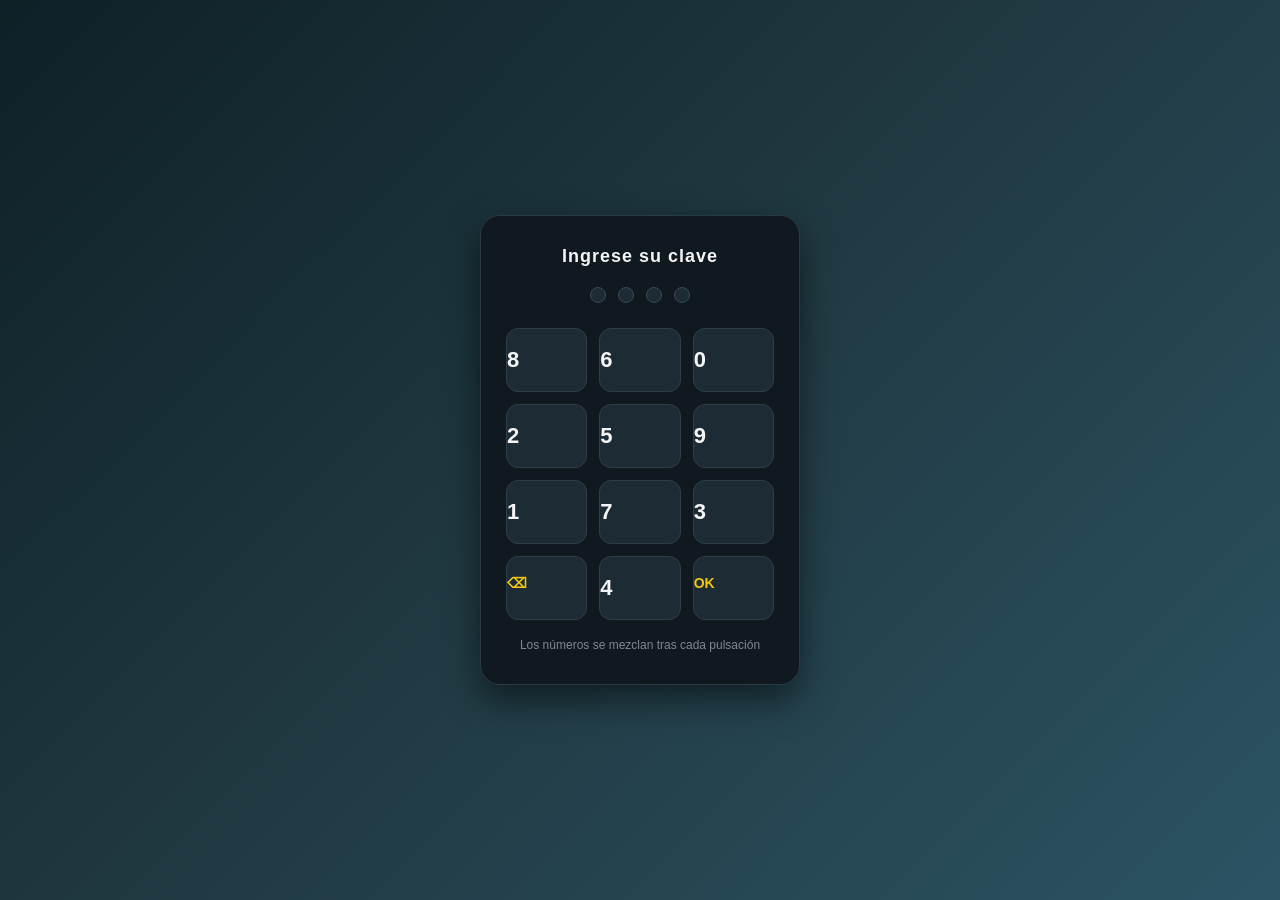
==== Clave/index.html @ d3f0cfce "Agregar teclado virtual bancario con mezcla aleatoria y navbar con scroll suave Co-Authored-By: Clau" ====
<!DOCTYPE html>
<html lang="es">
<head>
<meta charset="UTF-8">
<meta name="viewport" content="width=device-width, initial-scale=1.0">
<title>Teclado Virtual Bancario</title>
<style>
  * {
    box-sizing: border-box;
  }

  body {
    margin: 0;
    min-height: 100vh;
    display: flex;
    align-items: center;
    justify-content: center;
    background: linear-gradient(135deg, #0f2027, #203a43, #2c5364);
    font-family: 'Segoe UI', Arial, sans-serif;
  }

  .panel {
    background: #101820;
    border-radius: 20px;
    padding: 30px 25px;
    width: 320px;
    box-shadow: 0 15px 35px rgba(0, 0, 0, 0.5);
    border: 1px solid #2a3a44;
  }

  .panel h1 {
    color: #f5f5f5;
    font-size: 18px;
    text-align: center;
    margin: 0 0 20px;
    letter-spacing: 1px;
  }

  .display {
    display: flex;
    justify-content: center;
    gap: 12px;
    margin-bottom: 25px;
  }

  .dot {
    width: 16px;
    height: 16px;
    border-radius: 50%;
    background: #1c2b34;
    border: 1px solid #3a4a54;
    transition: background 0.2s;
  }

  .dot.filled {
    background: #f5c518;
    border-color: #f5c518;
  }

  .keypad {
    display: grid;
    grid-template-columns: repeat(3, 1fr);
    gap: 12px;
  }

  .key {
    padding: 18px 0;
    font-size: 22px;
    font-weight: 600;
    color: #f5f5f5;
    background: #1c2b34;
    border: 1px solid #2f3f49;
    border-radius: 12px;
    cursor: pointer;
    user-select: none;
    transition: transform 0.08s, background 0.15s;
  }

  .key:hover {
    background: #24343e;
  }

  .key:active {
    transform: scale(0.94);
    background: #2f3f49;
  }

  .key.action {
    font-size: 14px;
    color: #f5c518;
  }

  .key.empty {
    visibility: hidden;
  }

  .msg {
    margin-top: 18px;
    text-align: center;
    color: #7a8a94;
    font-size: 12px;
    min-height: 16px;
  }

  .msg.success {
    color: #4caf50;
  }
</style>
</head>
<body>

<div class="panel">
  <h1>Ingrese su clave</h1>

  <div class="display" id="display"></div>

  <div class="keypad" id="keypad"></div>

  <div class="msg" id="msg">Los números se mezclan tras cada pulsación</div>
</div>

<script>
  const PIN_LENGTH = 4;
  const CORRECT_PIN = '1234';

  const displayEl = document.getElementById('display');
  const keypadEl = document.getElementById('keypad');
  const msgEl = document.getElementById('msg');

  let entered = '';

  function renderDisplay() {
    displayEl.innerHTML = '';
    for (let i = 0; i < PIN_LENGTH; i++) {
      const dot = document.createElement('div');
      dot.className = 'dot' + (i < entered.length ? ' filled' : '');
      displayEl.appendChild(dot);
    }
  }

  function shuffle(array) {
    for (let i = array.length - 1; i > 0; i--) {
      const j = Math.floor(Math.random() * (i + 1));
      [array[i], array[j]] = [array[j], array[i]];
    }
    return array;
  }

  function renderKeypad() {
    keypadEl.innerHTML = '';
    const digits = shuffle(['0', '1', '2', '3', '4', '5', '6', '7', '8', '9']);

    const layout = [...digits.slice(0, 9), 'borrar', digits[9], 'ok'];

    layout.forEach(value => {
      const btn = document.createElement('div');
      btn.textContent = value === 'borrar' ? '⌫' : value === 'ok' ? 'OK' : value;
      btn.className = 'key' + (value === 'borrar' || value === 'ok' ? ' action' : '');

      btn.addEventListener('click', () => handleKey(value));
      keypadEl.appendChild(btn);
    });
  }

  function handleKey(value) {
    if (value === 'borrar') {
      entered = entered.slice(0, -1);
      setMsg('Los números se mezclan tras cada pulsación', false);
    } else if (value === 'ok') {
      checkPin();
      return;
    } else {
      if (entered.length < PIN_LENGTH) {
        entered += value;
      }
      setMsg('Los números se mezclan tras cada pulsación', false);
    }

    renderDisplay();
    renderKeypad();

    if (entered.length === PIN_LENGTH) {
      checkPin();
    }
  }

  function checkPin() {
    if (entered.length !== PIN_LENGTH) {
      setMsg('Ingrese los ' + PIN_LENGTH + ' dígitos', false);
      return;
    }
    if (entered === CORRECT_PIN) {
      setMsg('Clave correcta ✔', true);
    } else {
      setMsg('Clave incorrecta, intente de nuevo', false);
    }
    entered = '';
    renderDisplay();
    renderKeypad();
  }

  function setMsg(text, success) {
    msgEl.textContent = text;
    msgEl.classList.toggle('success', success);
  }

  renderDisplay();
  renderKeypad();
</script>

</body>
</html>
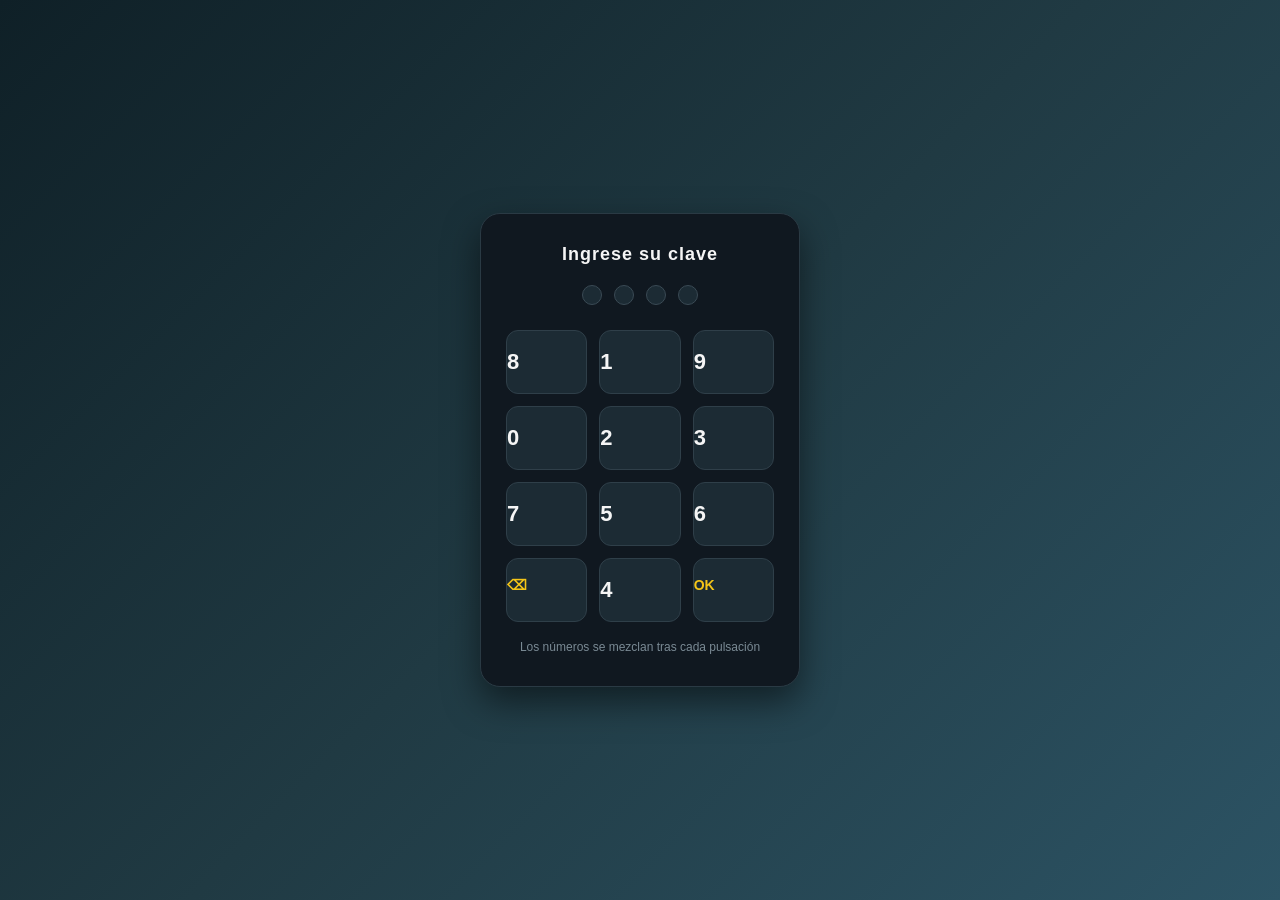
==== commit b6698f72: "Corregir teclado de clave: mostrar * al ingresar dígitos y exigir OK para validar Antes se validaba " ====
--- a/Clave/index.html
+++ b/Clave/index.html
@@ -44,12 +44,23 @@
   }
 
   .dot {
-    width: 16px;
-    height: 16px;
+    width: 20px;
+    height: 20px;
     border-radius: 50%;
     background: #1c2b34;
     border: 1px solid #3a4a54;
+    display: flex;
+    align-items: center;
+    justify-content: center;
+    font-size: 18px;
+    font-weight: 900;
+    font-family: Arial, sans-serif;
+    color: #101820;
     transition: background 0.2s;
+  }
+
+  .dot span {
+    transform: translateY(-2px);
   }
 
   .dot.filled {
@@ -94,6 +105,11 @@
     visibility: hidden;
   }
 
+  .key.disabled {
+    opacity: 0.3;
+    cursor: not-allowed;
+  }
+
   .msg {
     margin-top: 18px;
     text-align: center;
@@ -134,6 +150,11 @@
     for (let i = 0; i < PIN_LENGTH; i++) {
       const dot = document.createElement('div');
       dot.className = 'dot' + (i < entered.length ? ' filled' : '');
+      if (i < entered.length) {
+        const star = document.createElement('span');
+        star.textContent = '*';
+        dot.appendChild(star);
+      }
       displayEl.appendChild(dot);
     }
   }
@@ -152,12 +173,19 @@
 
     const layout = [...digits.slice(0, 9), 'borrar', digits[9], 'ok'];
 
+    const isFull = entered.length >= PIN_LENGTH;
+
     layout.forEach(value => {
+      const isDigit = value !== 'borrar' && value !== 'ok';
       const btn = document.createElement('div');
       btn.textContent = value === 'borrar' ? '⌫' : value === 'ok' ? 'OK' : value;
-      btn.className = 'key' + (value === 'borrar' || value === 'ok' ? ' action' : '');
-
-      btn.addEventListener('click', () => handleKey(value));
+      btn.className = 'key'
+        + (value === 'borrar' || value === 'ok' ? ' action' : '')
+        + (isDigit && isFull ? ' disabled' : '');
+
+      if (!(isDigit && isFull)) {
+        btn.addEventListener('click', () => handleKey(value));
+      }
       keypadEl.appendChild(btn);
     });
   }
@@ -169,19 +197,13 @@
     } else if (value === 'ok') {
       checkPin();
       return;
-    } else {
-      if (entered.length < PIN_LENGTH) {
-        entered += value;
-      }
+    } else if (entered.length < PIN_LENGTH) {
+      entered += value;
       setMsg('Los números se mezclan tras cada pulsación', false);
     }
 
     renderDisplay();
     renderKeypad();
-
-    if (entered.length === PIN_LENGTH) {
-      checkPin();
-    }
   }
 
   function checkPin() {
